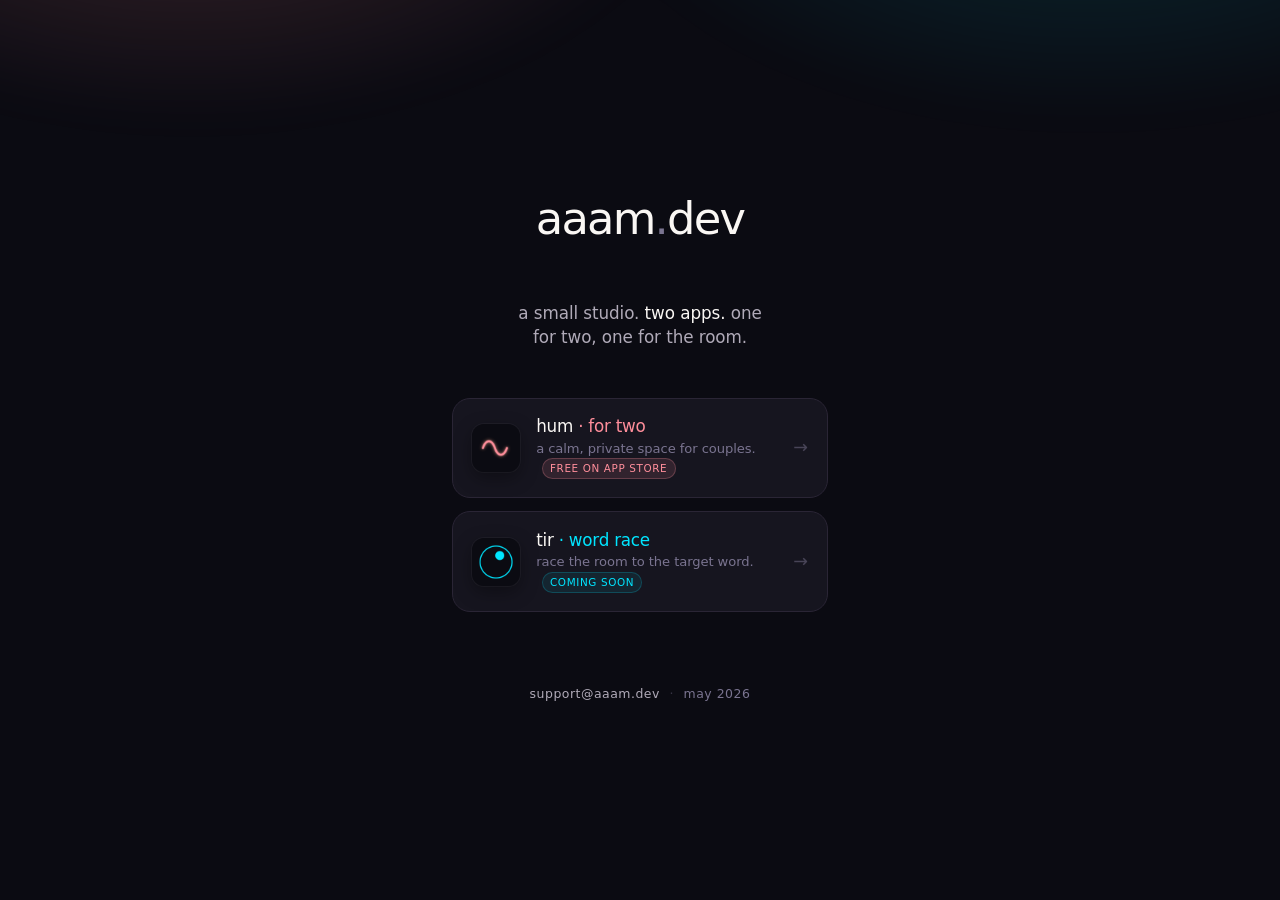
==== index.html @ d800ba00 "design: comprehensive glam pass across all marketing sites - Studio landing: add status badges (free" ====
<!DOCTYPE html>
<html lang="en">
  <head>
    <meta charset="utf-8" />
    <meta name="viewport" content="width=device-width, initial-scale=1, viewport-fit=cover" />
    <meta name="theme-color" content="#0B0B12" />
    <meta name="color-scheme" content="dark" />
    <title>aaam.dev — small, private apps</title>
    <meta name="description" content="aaam.dev is a small studio making two apps: hum, a calm space for couples, and tir, a word race for the room." />

    <!-- Open Graph -->
    <meta property="og:type" content="website" />
    <meta property="og:site_name" content="aaam.dev" />
    <meta property="og:title" content="aaam.dev — small, private apps" />
    <meta property="og:description" content="two apps. one studio. hum, for two. tir, for the room." />
    <meta property="og:url" content="https://aaam.dev/" />
    <meta property="og:image" content="https://aaam.dev/hum/images/og-cover.png" />
    <meta property="og:image:width" content="1200" />
    <meta property="og:image:height" content="630" />

    <meta name="twitter:card" content="summary_large_image" />
    <meta name="twitter:title" content="aaam.dev — small, private apps" />
    <meta name="twitter:description" content="two apps. one studio." />
    <meta name="twitter:image" content="https://aaam.dev/hum/images/og-cover.png" />

    <link rel="canonical" href="https://aaam.dev/" />
    <link rel="icon" type="image/png" sizes="32x32" href="/hum/images/favicon-32.png" />
    <link rel="apple-touch-icon" href="/hum/images/icon-180.png" />

    <style>
      :root {
        --bg: #0b0b12;
        --surface: #13131c;
        --card: #16151f;
        --card-hover: #1a1924;
        --border: #2a2535;
        --border-soft: rgba(42, 37, 53, 0.55);

        --text: #faf7f4;
        --muted: #b0aab8;
        --dim: #7a7490;

        --hum: #ff8e9b;
        --hum-warm: #ffb392;
        --tir: #00e5ff;

        --radius-sm: 12px;
        --radius-md: 18px;
        --radius-lg: 24px;
      }

      * { margin: 0; padding: 0; box-sizing: border-box; }

      html {
        font-size: 16px;
        -webkit-text-size-adjust: 100%;
      }

      body {
        font-family:
          -apple-system, BlinkMacSystemFont, 'SF Pro Text', 'Segoe UI',
          Roboto, 'Helvetica Neue', system-ui, sans-serif;
        font-feature-settings: 'ss01', 'cv11', 'tnum';
        font-weight: 300;
        line-height: 1.55;
        letter-spacing: -0.005em;
        background: var(--bg);
        color: var(--text);
        min-height: 100dvh;
        display: flex;
        flex-direction: column;
        overflow-x: hidden;
        -webkit-font-smoothing: antialiased;
        -moz-osx-font-smoothing: grayscale;
        text-rendering: optimizeLegibility;
      }

      /* Ambient two-color halo: warm pink (hum) upper-left, cyan (tir) upper-right.
         Static gradient — no animation. Telegraphs "this studio makes both these apps." */
      .halo {
        position: fixed;
        inset: -20% -20% auto -20%;
        height: 95vh;
        pointer-events: none;
        z-index: 0;
        background:
          radial-gradient(45% 55% at 25% 0%, rgba(255, 142, 155, 0.22) 0%, transparent 65%),
          radial-gradient(45% 55% at 75% 0%, rgba(0, 229, 255, 0.16)  0%, transparent 65%);
        filter: blur(18px);
      }

      main {
        position: relative;
        z-index: 1;
        flex: 1;
        display: flex;
        flex-direction: column;
        align-items: center;
        justify-content: center;
        gap: clamp(2rem, 5vw, 3rem);
        padding: clamp(2.5rem, 8vw, 5rem) clamp(1.25rem, 5vw, 2rem);
        width: 100%;
        max-width: 440px;
        margin: 0 auto;
        text-align: center;
      }

      .brand-wordmark {
        font-size: clamp(2.2rem, 1.8rem + 2vw, 2.8rem);
        font-weight: 200;
        letter-spacing: -0.04em;
        line-height: 1;
        color: var(--text);
        text-wrap: balance;
      }

      .brand-wordmark .dot {
        color: var(--dim);
        font-weight: 200;
      }

      .tagline {
        margin-top: 0.7rem;
        font-size: clamp(0.95rem, 0.9rem + 0.3vw, 1.05rem);
        font-weight: 300;
        color: var(--muted);
        line-height: 1.45;
        max-width: 28ch;
        margin-inline: auto;
        text-wrap: balance;
      }

      .tagline em {
        font-style: normal;
        color: var(--text);
      }

      .apps {
        display: flex;
        flex-direction: column;
        gap: 0.85rem;
        width: 100%;
      }

      .app-card {
        position: relative;
        display: flex;
        align-items: center;
        gap: 1rem;
        padding: 1.1rem 1.2rem;
        min-height: 76px;
        background: var(--card);
        border: 1px solid var(--border);
        border-radius: var(--radius-md);
        text-decoration: none;
        color: var(--text);
        transition: border-color 0.2s ease, transform 0.15s ease, background 0.2s ease;
        text-align: left;
        overflow: hidden;
        isolation: isolate;
      }

      /* Soft per-app accent glow that fades in on hover; not visible at rest. */
      .app-card::before {
        content: '';
        position: absolute;
        inset: 0;
        border-radius: inherit;
        background: radial-gradient(
          120% 80% at 0% 50%,
          var(--accent-glow, transparent) 0%,
          transparent 60%
        );
        opacity: 0;
        transition: opacity 0.2s ease;
        z-index: -1;
        pointer-events: none;
      }

      .app-card:hover::before,
      .app-card:focus-visible::before {
        opacity: 1;
      }

      .app-card:hover,
      .app-card:focus-visible {
        border-color: var(--accent, var(--hum));
        background: var(--card-hover);
        transform: translateY(-1px);
      }

      .app-card:focus-visible {
        outline: 2px solid var(--accent, var(--hum));
        outline-offset: 3px;
      }

      .app-card--hum { --accent: var(--hum); --accent-glow: rgba(255, 142, 155, 0.10); }
      .app-card--tir { --accent: var(--tir); --accent-glow: rgba(0, 229, 255, 0.08); }

      .app-icon {
        width: 48px;
        height: 48px;
        border-radius: 12px;
        flex-shrink: 0;
        display: block;
        object-fit: cover;
        box-shadow:
          0 0 0 1px rgba(255, 255, 255, 0.04),
          0 6px 18px rgba(0, 0, 0, 0.35);
      }

      .app-info {
        flex: 1;
        min-width: 0;
      }

      .app-name {
        font-size: 1.05rem;
        font-weight: 400;
        letter-spacing: -0.015em;
        line-height: 1.2;
        color: var(--text);
      }

      .app-name .accent {
        color: var(--accent, var(--hum));
        font-weight: 300;
      }

      .app-desc {
        font-size: 0.82rem;
        font-weight: 300;
        color: var(--dim);
        margin-top: 0.2rem;
        line-height: 1.4;
        text-wrap: pretty;
      }

      .app-chevron {
        flex-shrink: 0;
        color: var(--dim);
        font-size: 1.1rem;
        line-height: 1;
        opacity: 0.5;
        transition: transform 0.2s ease, color 0.2s ease, opacity 0.2s ease;
      }

      .app-card:hover .app-chevron,
      .app-card:focus-visible .app-chevron {
        transform: translateX(2px);
        color: var(--accent, var(--hum));
        opacity: 1;
      }

      .meta-line {
        margin-top: 1.5rem;
        display: flex;
        align-items: center;
        justify-content: center;
        gap: 0.6rem;
        font-size: 0.78rem;
        color: var(--dim);
        letter-spacing: 0.04em;
      }

      .meta-line .sep {
        opacity: 0.4;
      }

      .meta-line a {
        color: var(--muted);
        text-decoration: none;
        transition: color 0.15s ease;
      }

      .meta-line a:hover,
      .meta-line a:focus-visible {
        color: var(--text);
      }

      .meta-line a:focus-visible {
        outline: 2px solid var(--muted);
        outline-offset: 3px;
        border-radius: 2px;
      }

      .badge {
        display: inline-block;
        margin-left: 0.35rem;
        padding: 0.15rem 0.45rem;
        font-size: 0.65rem;
        font-weight: 500;
        letter-spacing: 0.06em;
        text-transform: uppercase;
        border-radius: 999px;
        vertical-align: middle;
      }

      .badge--live {
        background: rgba(255, 142, 155, 0.12);
        color: var(--hum);
        border: 1px solid rgba(255, 142, 155, 0.25);
      }

      .badge--soon {
        background: rgba(0, 229, 255, 0.08);
        color: var(--tir);
        border: 1px solid rgba(0, 229, 255, 0.2);
      }

      /* Entrance — one shot, staggered. No idle loops. */
      @media (prefers-reduced-motion: no-preference) {
        .brand-wordmark { animation: rise 0.7s cubic-bezier(.2,.7,.2,1) both; }
        .tagline        { animation: rise 0.7s cubic-bezier(.2,.7,.2,1) 0.08s both; }
        .app-card:nth-child(1) { animation: rise 0.7s cubic-bezier(.2,.7,.2,1) 0.18s both; }
        .app-card:nth-child(2) { animation: rise 0.7s cubic-bezier(.2,.7,.2,1) 0.26s both; }
        .meta-line     { animation: rise 0.7s cubic-bezier(.2,.7,.2,1) 0.40s both; }
      }

      @keyframes rise {
        from { opacity: 0; transform: translateY(6px); }
        to   { opacity: 1; transform: translateY(0); }
      }

      @media (prefers-reduced-motion: reduce) {
        *, *::before, *::after {
          animation-duration: 0.01ms !important;
          animation-iteration-count: 1 !important;
          transition-duration: 0.01ms !important;
        }
      }
    </style>
  </head>
  <body>
    <div class="halo" aria-hidden="true"></div>

    <main>
      <h1 class="brand-wordmark">aaam<span class="dot">.</span>dev</h1>
      <p class="tagline">a small studio. <em>two apps.</em> one for two, one for the room.</p>

      <nav class="apps" aria-label="our apps">
        <a href="/hum/" class="app-card app-card--hum">
          <img class="app-icon" src="/hum/images/icon-1024.png" alt="" width="48" height="48" loading="eager" decoding="async" />
          <div class="app-info">
            <div class="app-name">hum <span class="accent">· for two</span></div>
            <div class="app-desc">a calm, private space for couples. <span class="badge badge--live">free on App Store</span></div>
          </div>
          <span class="app-chevron" aria-hidden="true">→</span>
        </a>
        <a href="/tir/" class="app-card app-card--tir">
          <img class="app-icon" src="/tir/images/icon-1024.png" alt="" width="48" height="48" loading="eager" decoding="async" />
          <div class="app-info">
            <div class="app-name">tir <span class="accent">· word race</span></div>
            <div class="app-desc">race the room to the target word. <span class="badge badge--soon">coming soon</span></div>
          </div>
          <span class="app-chevron" aria-hidden="true">→</span>
        </a>
      </nav>

      <p class="meta-line">
        <a href="mailto:support@aaam.dev">support@aaam.dev</a>
        <span class="sep" aria-hidden="true">·</span>
        <span>may 2026</span>
      </p>
    </main>
  </body>
</html>
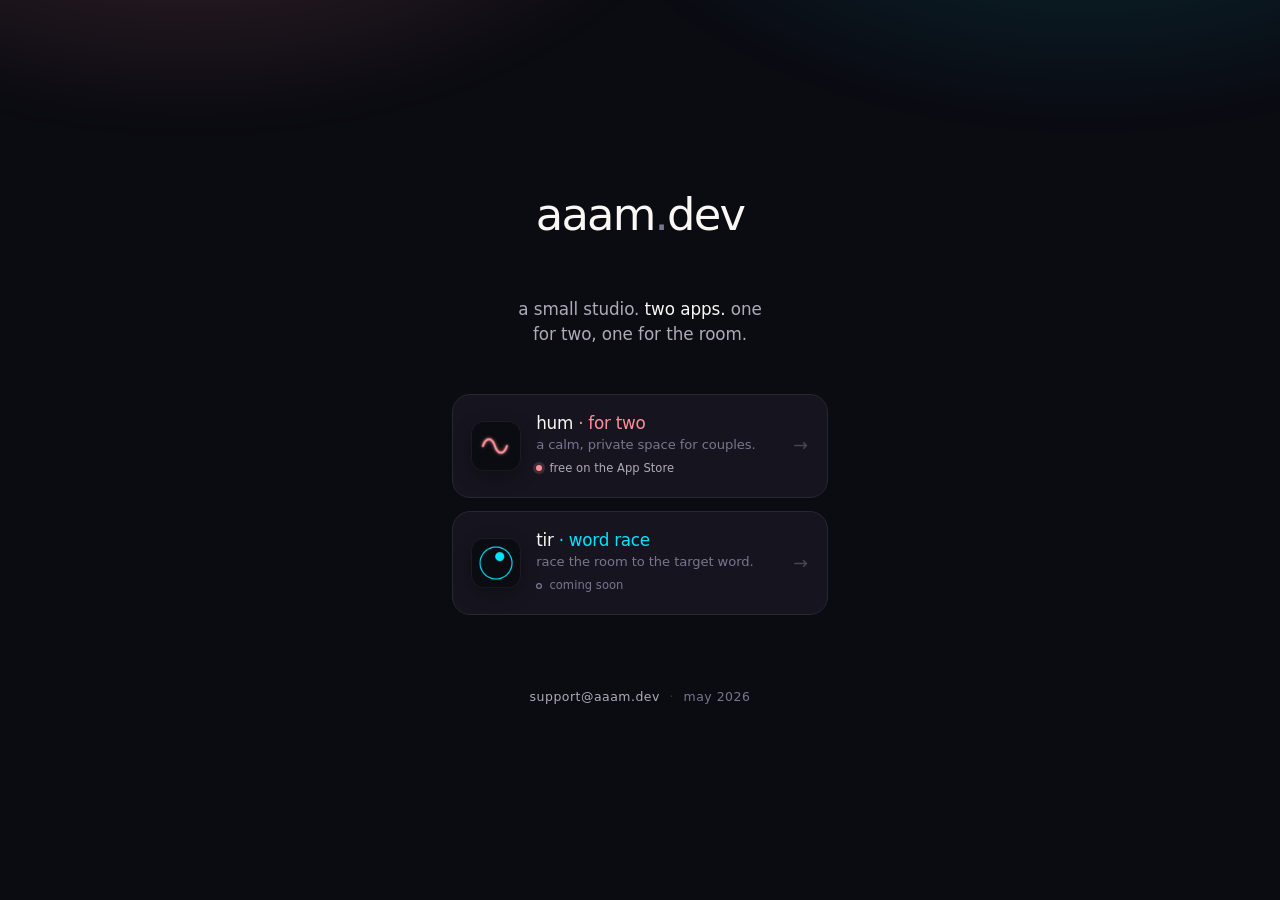
==== commit 73a31381: "design: replace status pills with quiet meta-line dots The colored chip-pills on the studio landing " ====
--- a/index.html
+++ b/index.html
@@ -284,28 +284,37 @@
         border-radius: 2px;
       }
 
-      .badge {
-        display: inline-block;
-        margin-left: 0.35rem;
-        padding: 0.15rem 0.45rem;
-        font-size: 0.65rem;
-        font-weight: 500;
-        letter-spacing: 0.06em;
-        text-transform: uppercase;
-        border-radius: 999px;
-        vertical-align: middle;
-      }
-
-      .badge--live {
-        background: rgba(255, 142, 155, 0.12);
-        color: var(--hum);
-        border: 1px solid rgba(255, 142, 155, 0.25);
-      }
-
-      .badge--soon {
-        background: rgba(0, 229, 255, 0.08);
-        color: var(--tir);
-        border: 1px solid rgba(0, 229, 255, 0.2);
+      .app-status {
+        display: inline-flex;
+        align-items: center;
+        gap: 0.45rem;
+        margin-top: 0.4rem;
+        font-size: 0.72rem;
+        font-weight: 300;
+        color: var(--muted);
+        letter-spacing: 0.005em;
+        line-height: 1;
+      }
+
+      .app-status-dot {
+        flex-shrink: 0;
+        width: 6px;
+        height: 6px;
+        border-radius: 50%;
+        background: var(--accent, var(--hum));
+      }
+
+      .app-status--live .app-status-dot {
+        box-shadow: 0 0 0 3px color-mix(in srgb, var(--accent, var(--hum)) 18%, transparent);
+      }
+
+      .app-status--soon {
+        color: var(--dim);
+      }
+
+      .app-status--soon .app-status-dot {
+        background: transparent;
+        box-shadow: inset 0 0 0 1.25px var(--dim);
       }
 
       /* Entrance — one shot, staggered. No idle loops. */
@@ -343,7 +352,8 @@
           <img class="app-icon" src="/hum/images/icon-1024.png" alt="" width="48" height="48" loading="eager" decoding="async" />
           <div class="app-info">
             <div class="app-name">hum <span class="accent">· for two</span></div>
-            <div class="app-desc">a calm, private space for couples. <span class="badge badge--live">free on App Store</span></div>
+            <div class="app-desc">a calm, private space for couples.</div>
+            <div class="app-status app-status--live"><span class="app-status-dot" aria-hidden="true"></span>free on the App Store</div>
           </div>
           <span class="app-chevron" aria-hidden="true">→</span>
         </a>
@@ -351,7 +361,8 @@
           <img class="app-icon" src="/tir/images/icon-1024.png" alt="" width="48" height="48" loading="eager" decoding="async" />
           <div class="app-info">
             <div class="app-name">tir <span class="accent">· word race</span></div>
-            <div class="app-desc">race the room to the target word. <span class="badge badge--soon">coming soon</span></div>
+            <div class="app-desc">race the room to the target word.</div>
+            <div class="app-status app-status--soon"><span class="app-status-dot" aria-hidden="true"></span>coming soon</div>
           </div>
           <span class="app-chevron" aria-hidden="true">→</span>
         </a>
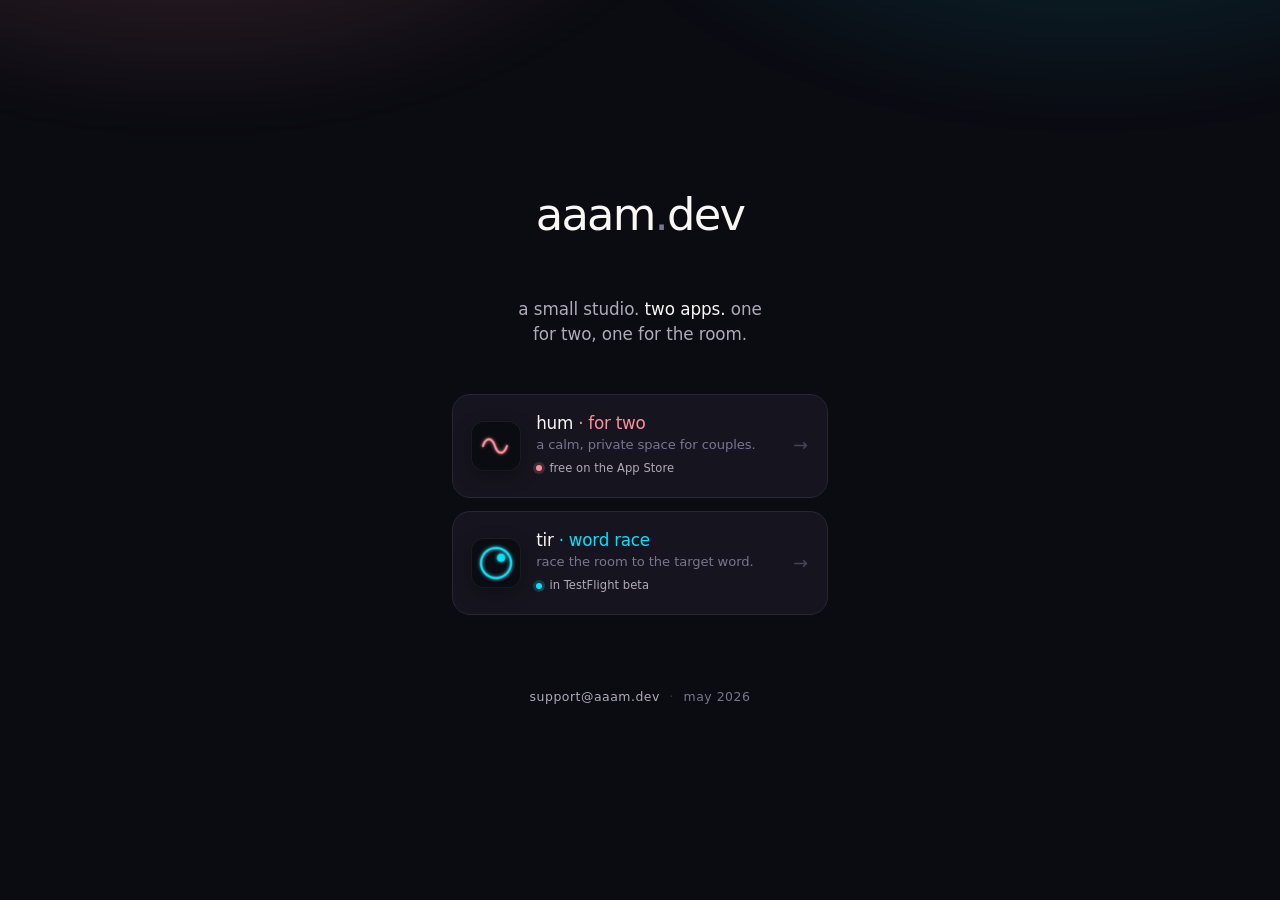
==== commit 985ad172: "tir: TestFlight beta — status flip, CTA, fresh screenshots + OG - studio index: tir tile flips from " ====
--- a/index.html
+++ b/index.html
@@ -294,6 +294,7 @@
         color: var(--muted);
         letter-spacing: 0.005em;
         line-height: 1;
+        white-space: nowrap;
       }
 
       .app-status-dot {
@@ -329,6 +330,22 @@
       @keyframes rise {
         from { opacity: 0; transform: translateY(6px); }
         to   { opacity: 1; transform: translateY(0); }
+      }
+
+      /* Mobile polish — tighter card padding + main inset. */
+      @media (max-width: 480px) {
+        main {
+          padding: 2rem 1.1rem;
+          gap: 1.6rem;
+        }
+        .app-card {
+          padding: 0.95rem 1rem;
+          gap: 0.85rem;
+        }
+        .app-icon {
+          width: 44px;
+          height: 44px;
+        }
       }
 
       @media (prefers-reduced-motion: reduce) {
@@ -362,7 +379,7 @@
           <div class="app-info">
             <div class="app-name">tir <span class="accent">· word race</span></div>
             <div class="app-desc">race the room to the target word.</div>
-            <div class="app-status app-status--soon"><span class="app-status-dot" aria-hidden="true"></span>coming soon</div>
+            <div class="app-status app-status--live"><span class="app-status-dot" aria-hidden="true"></span>in TestFlight beta</div>
           </div>
           <span class="app-chevron" aria-hidden="true">→</span>
         </a>
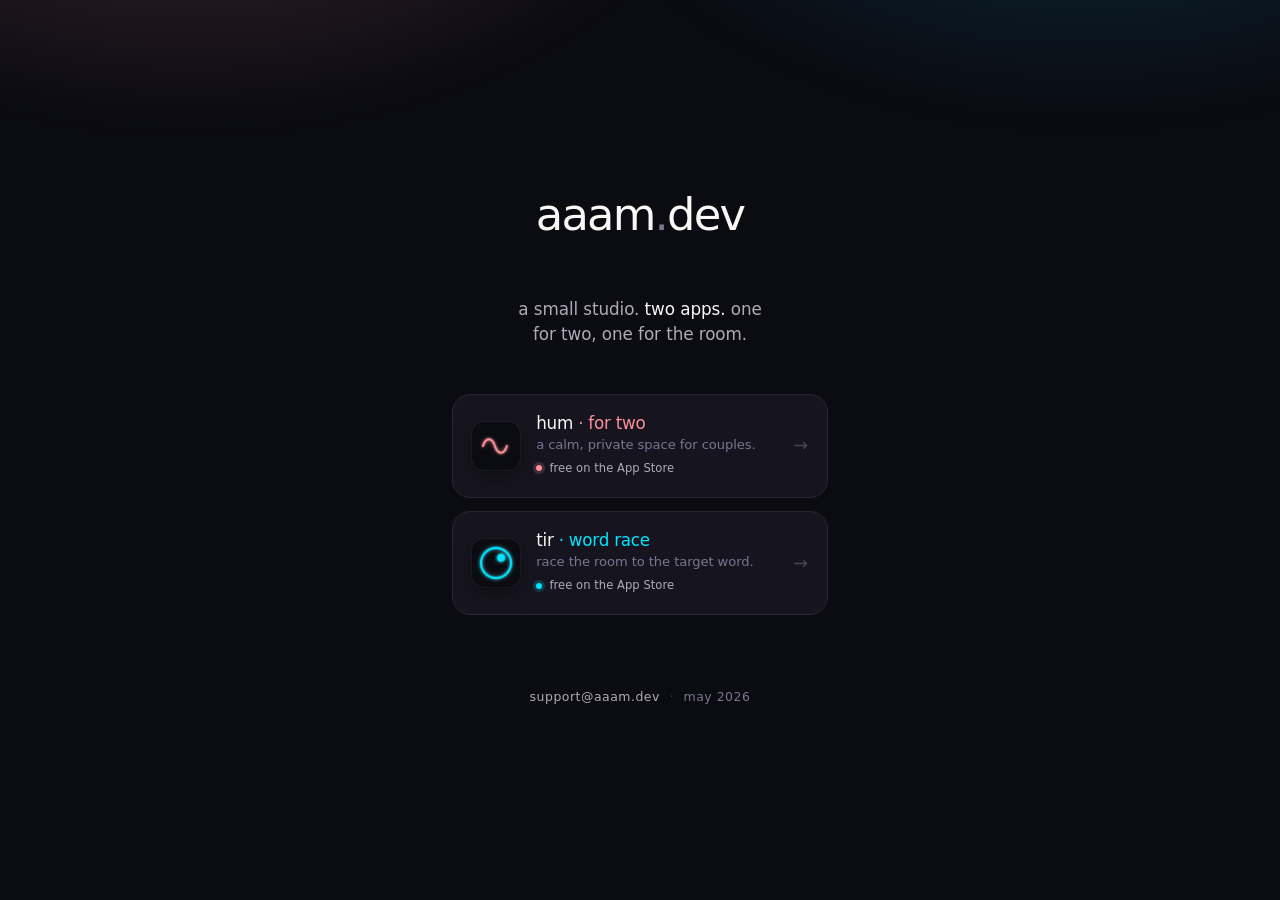
==== commit 49332933: "feat(tir): swap TestFlight beta CTAs for live App Store link tir shipped: https://apps.apple.com/us/" ====
--- a/index.html
+++ b/index.html
@@ -379,7 +379,7 @@
           <div class="app-info">
             <div class="app-name">tir <span class="accent">· word race</span></div>
             <div class="app-desc">race the room to the target word.</div>
-            <div class="app-status app-status--live"><span class="app-status-dot" aria-hidden="true"></span>in TestFlight beta</div>
+            <div class="app-status app-status--live"><span class="app-status-dot" aria-hidden="true"></span>free on the App Store</div>
           </div>
           <span class="app-chevron" aria-hidden="true">→</span>
         </a>
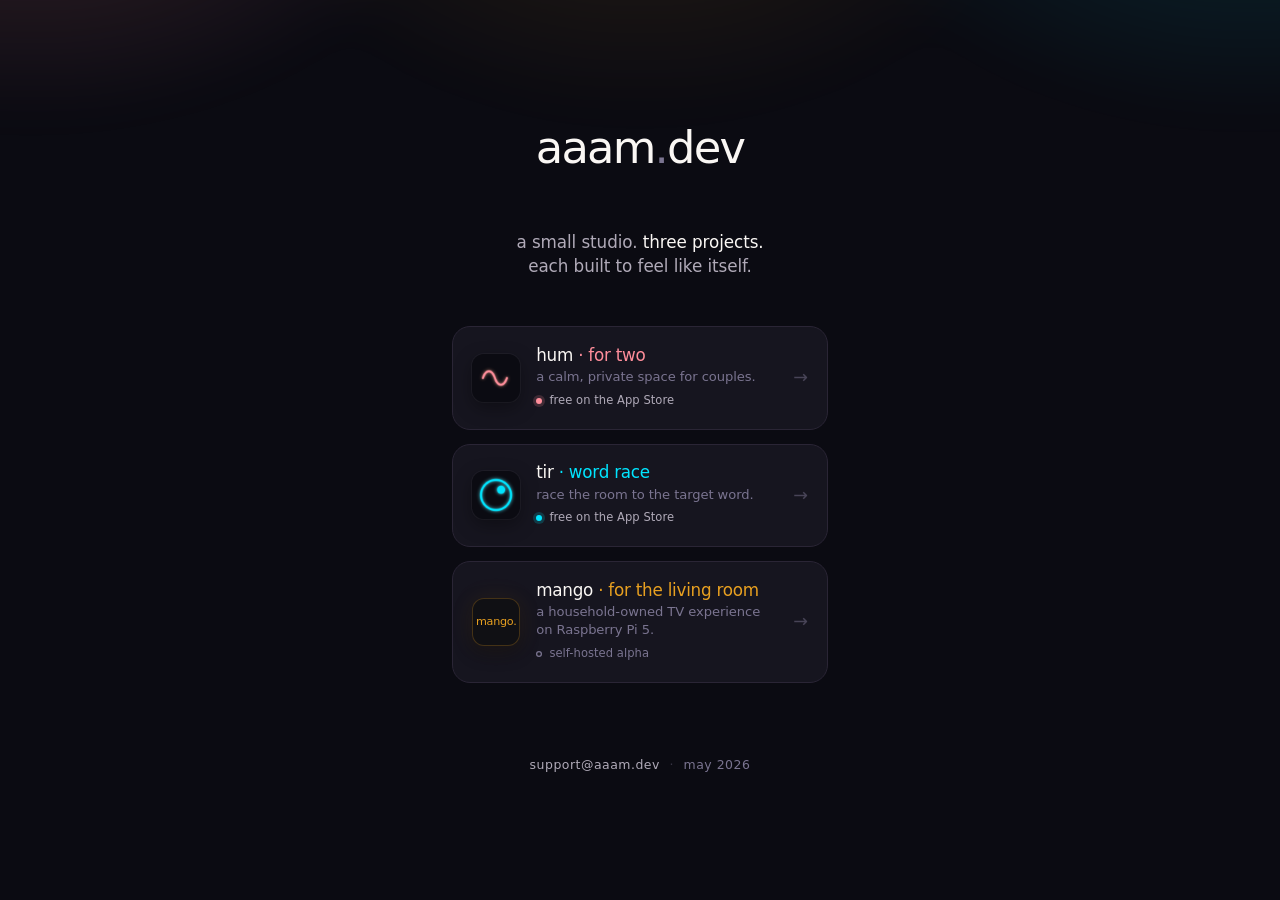
==== commit b480c3bc: "feat(mango): add product page to studio site Launch Mango in the aaam.dev project library with real " ====
--- a/index.html
+++ b/index.html
@@ -5,27 +5,107 @@
     <meta name="viewport" content="width=device-width, initial-scale=1, viewport-fit=cover" />
     <meta name="theme-color" content="#0B0B12" />
     <meta name="color-scheme" content="dark" />
-    <title>aaam.dev — small, private apps</title>
-    <meta name="description" content="aaam.dev is a small studio making two apps: hum, a calm space for couples, and tir, a word race for the room." />
+    <title>aaam.dev — small, considered software</title>
+    <meta name="description" content="aaam.dev is a small studio making hum, a calm space for couples; tir, a word race for the room; and mango, a household-owned TV experience." />
 
     <!-- Open Graph -->
     <meta property="og:type" content="website" />
     <meta property="og:site_name" content="aaam.dev" />
-    <meta property="og:title" content="aaam.dev — small, private apps" />
-    <meta property="og:description" content="two apps. one studio. hum, for two. tir, for the room." />
+    <meta property="og:title" content="aaam.dev — small, considered software" />
+    <meta property="og:description" content="three projects. one studio. hum, tir, and mango." />
     <meta property="og:url" content="https://aaam.dev/" />
     <meta property="og:image" content="https://aaam.dev/hum/images/og-cover.png" />
     <meta property="og:image:width" content="1200" />
     <meta property="og:image:height" content="630" />
 
     <meta name="twitter:card" content="summary_large_image" />
-    <meta name="twitter:title" content="aaam.dev — small, private apps" />
-    <meta name="twitter:description" content="two apps. one studio." />
+    <meta name="twitter:title" content="aaam.dev — small, considered software" />
+    <meta name="twitter:description" content="three projects. one studio." />
     <meta name="twitter:image" content="https://aaam.dev/hum/images/og-cover.png" />
 
     <link rel="canonical" href="https://aaam.dev/" />
     <link rel="icon" type="image/png" sizes="32x32" href="/hum/images/favicon-32.png" />
     <link rel="apple-touch-icon" href="/hum/images/icon-180.png" />
+
+    <!-- Structured data: studio Organization + WebSite + the three projects as an
+         ItemList. Entities are linked by @id so search + AI engines resolve
+         "aaam.dev makes hum, tir, and mango" as one knowledge graph. -->
+    <script type="application/ld+json">
+    {
+      "@context": "https://schema.org",
+      "@graph": [
+        {
+          "@type": "Organization",
+          "@id": "https://aaam.dev/#org",
+          "name": "aaam.dev",
+          "url": "https://aaam.dev/",
+          "email": "support@aaam.dev",
+          "description": "A small independent studio making quiet, considered software.",
+          "foundingDate": "2026-05",
+          "logo": "https://aaam.dev/hum/images/icon-1024.png"
+        },
+        {
+          "@type": "WebSite",
+          "@id": "https://aaam.dev/#website",
+          "url": "https://aaam.dev/",
+          "name": "aaam.dev",
+          "description": "Three projects, one studio. hum, a calm space for couples. tir, a word race for the room. mango, a household-owned TV experience.",
+          "publisher": { "@id": "https://aaam.dev/#org" },
+          "inLanguage": "en"
+        },
+        {
+          "@type": "ItemList",
+          "@id": "https://aaam.dev/#apps",
+          "name": "Projects by aaam.dev",
+          "itemListOrder": "https://schema.org/ItemListUnordered",
+          "numberOfItems": 3,
+          "itemListElement": [
+            {
+              "@type": "ListItem",
+              "position": 1,
+              "item": {
+                "@type": ["VideoGame", "MobileApplication"],
+                "name": "tir",
+                "alternateName": "tir · word race",
+                "url": "https://aaam.dev/tir/",
+                "applicationCategory": "GameApplication",
+                "operatingSystem": "iOS, Android",
+                "publisher": { "@id": "https://aaam.dev/#org" },
+                "offers": { "@type": "Offer", "price": "0", "priceCurrency": "USD" }
+              }
+            },
+            {
+              "@type": "ListItem",
+              "position": 2,
+              "item": {
+                "@type": "MobileApplication",
+                "name": "hum",
+                "alternateName": "hum · for two",
+                "url": "https://aaam.dev/hum/",
+                "applicationCategory": "LifestyleApplication",
+                "operatingSystem": "iOS, Android",
+                "publisher": { "@id": "https://aaam.dev/#org" },
+                "offers": { "@type": "Offer", "price": "0", "priceCurrency": "USD" }
+              }
+            },
+            {
+              "@type": "ListItem",
+              "position": 3,
+              "item": {
+                "@type": "SoftwareApplication",
+                "name": "mango",
+                "alternateName": "mango · TV on your terms",
+                "url": "https://aaam.dev/mango/",
+                "applicationCategory": "MultimediaApplication",
+                "operatingSystem": "Raspberry Pi OS",
+                "publisher": { "@id": "https://aaam.dev/#org" }
+              }
+            }
+          ]
+        }
+      ]
+    }
+    </script>
 
     <style>
       :root {
@@ -43,6 +123,7 @@
         --hum: #ff8e9b;
         --hum-warm: #ffb392;
         --tir: #00e5ff;
+        --mango: #e8a020;
 
         --radius-sm: 12px;
         --radius-md: 18px;
@@ -75,8 +156,8 @@
         text-rendering: optimizeLegibility;
       }
 
-      /* Ambient two-color halo: warm pink (hum) upper-left, cyan (tir) upper-right.
-         Static gradient — no animation. Telegraphs "this studio makes both these apps." */
+      /* One restrained halo per project. Static: the shared canvas creates the
+         family; hue gives each project its own identity. */
       .halo {
         position: fixed;
         inset: -20% -20% auto -20%;
@@ -84,8 +165,9 @@
         pointer-events: none;
         z-index: 0;
         background:
-          radial-gradient(45% 55% at 25% 0%, rgba(255, 142, 155, 0.22) 0%, transparent 65%),
-          radial-gradient(45% 55% at 75% 0%, rgba(0, 229, 255, 0.16)  0%, transparent 65%);
+          radial-gradient(38% 55% at 16% 0%, rgba(255, 142, 155, 0.20) 0%, transparent 65%),
+          radial-gradient(34% 52% at 50% 0%, rgba(232, 160, 32, 0.14) 0%, transparent 68%),
+          radial-gradient(38% 55% at 84% 0%, rgba(0, 229, 255, 0.15) 0%, transparent 65%);
         filter: blur(18px);
       }
 
@@ -196,6 +278,7 @@
 
       .app-card--hum { --accent: var(--hum); --accent-glow: rgba(255, 142, 155, 0.10); }
       .app-card--tir { --accent: var(--tir); --accent-glow: rgba(0, 229, 255, 0.08); }
+      .app-card--mango { --accent: var(--mango); --accent-glow: rgba(232, 160, 32, 0.09); }
 
       .app-icon {
         width: 48px;
@@ -206,6 +289,24 @@
         object-fit: cover;
         box-shadow:
           0 0 0 1px rgba(255, 255, 255, 0.04),
+          0 6px 18px rgba(0, 0, 0, 0.35);
+      }
+
+      .app-wordmark {
+        width: 48px;
+        height: 48px;
+        border: 1px solid rgba(232, 160, 32, 0.24);
+        border-radius: 12px;
+        flex-shrink: 0;
+        display: grid;
+        place-items: center;
+        background: #101014;
+        color: var(--mango);
+        font-size: 0.7rem;
+        font-weight: 500;
+        letter-spacing: -0.025em;
+        box-shadow:
+          0 0 24px rgba(232, 160, 32, 0.09),
           0 6px 18px rgba(0, 0, 0, 0.35);
       }
 
@@ -324,7 +425,8 @@
         .tagline        { animation: rise 0.7s cubic-bezier(.2,.7,.2,1) 0.08s both; }
         .app-card:nth-child(1) { animation: rise 0.7s cubic-bezier(.2,.7,.2,1) 0.18s both; }
         .app-card:nth-child(2) { animation: rise 0.7s cubic-bezier(.2,.7,.2,1) 0.26s both; }
-        .meta-line     { animation: rise 0.7s cubic-bezier(.2,.7,.2,1) 0.40s both; }
+        .app-card:nth-child(3) { animation: rise 0.7s cubic-bezier(.2,.7,.2,1) 0.34s both; }
+        .meta-line     { animation: rise 0.7s cubic-bezier(.2,.7,.2,1) 0.46s both; }
       }
 
       @keyframes rise {
@@ -346,6 +448,11 @@
           width: 44px;
           height: 44px;
         }
+        .app-wordmark {
+          width: 44px;
+          height: 44px;
+          font-size: 0.66rem;
+        }
       }
 
       @media (prefers-reduced-motion: reduce) {
@@ -362,9 +469,9 @@
 
     <main>
       <h1 class="brand-wordmark">aaam<span class="dot">.</span>dev</h1>
-      <p class="tagline">a small studio. <em>two apps.</em> one for two, one for the room.</p>
-
-      <nav class="apps" aria-label="our apps">
+      <p class="tagline">a small studio. <em>three projects.</em> each built to feel like itself.</p>
+
+      <nav class="apps" aria-label="our projects">
         <a href="/hum/" class="app-card app-card--hum">
           <img class="app-icon" src="/hum/images/icon-1024.png" alt="" width="48" height="48" loading="eager" decoding="async" />
           <div class="app-info">
@@ -383,6 +490,15 @@
           </div>
           <span class="app-chevron" aria-hidden="true">→</span>
         </a>
+        <a href="/mango/" class="app-card app-card--mango">
+          <span class="app-wordmark" aria-hidden="true">mango.</span>
+          <div class="app-info">
+            <div class="app-name">mango <span class="accent">· for the living room</span></div>
+            <div class="app-desc">a household-owned TV experience on Raspberry Pi 5.</div>
+            <div class="app-status app-status--soon"><span class="app-status-dot" aria-hidden="true"></span>self-hosted alpha</div>
+          </div>
+          <span class="app-chevron" aria-hidden="true">→</span>
+        </a>
       </nav>
 
       <p class="meta-line">
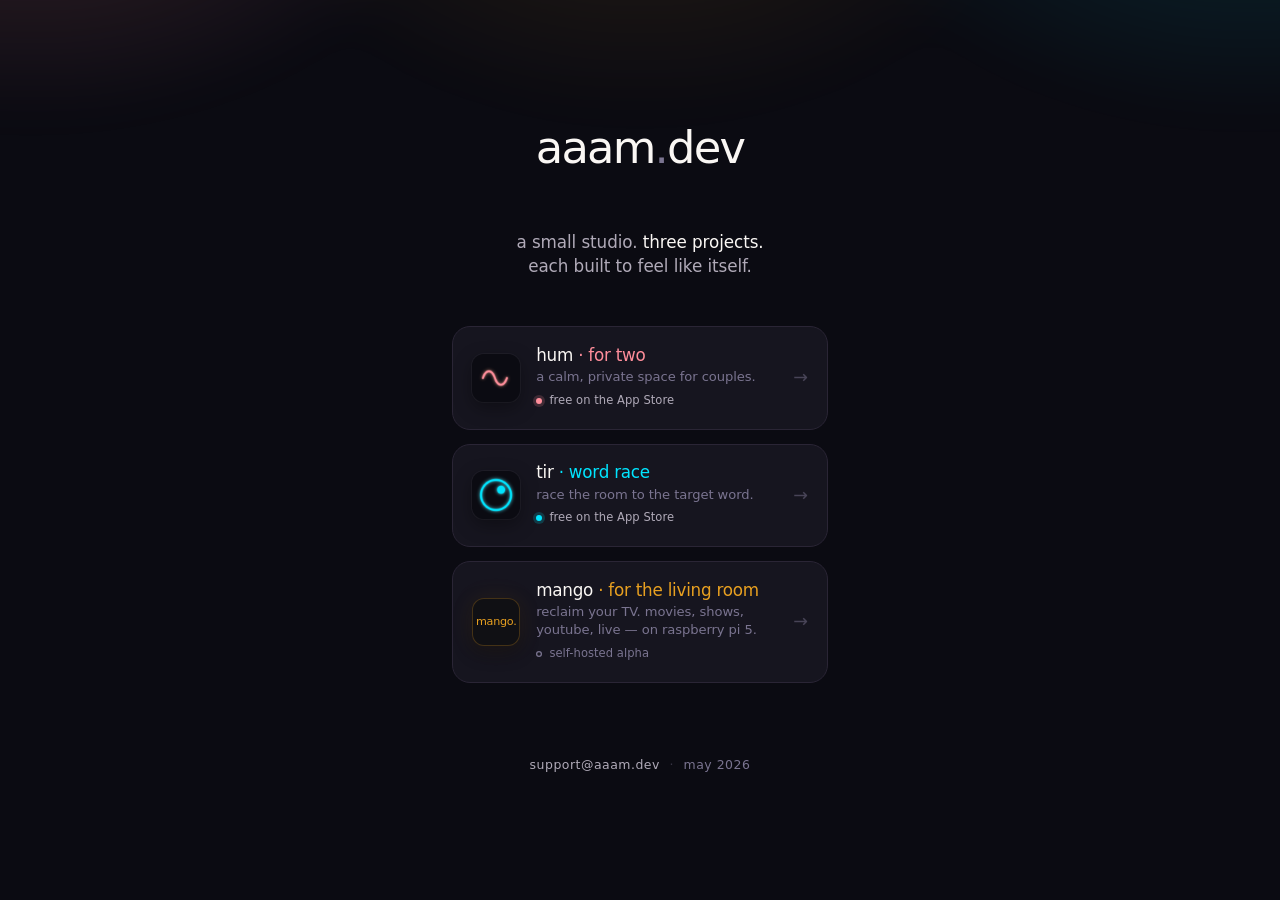
==== commit 4a94ada6: "Put the posted mango carousel on the product page. Replace the sanitized cards and leftover spec phr" ====
--- a/index.html
+++ b/index.html
@@ -6,7 +6,7 @@
     <meta name="theme-color" content="#0B0B12" />
     <meta name="color-scheme" content="dark" />
     <title>aaam.dev — small, considered software</title>
-    <meta name="description" content="aaam.dev is a small studio making hum, a calm space for couples; tir, a word race for the room; and mango, a household-owned TV experience." />
+    <meta name="description" content="aaam.dev is a small studio making hum, a calm space for couples; tir, a word race for the room; and mango, one living-room surface you own." />
 
     <!-- Open Graph -->
     <meta property="og:type" content="website" />
@@ -49,7 +49,7 @@
           "@id": "https://aaam.dev/#website",
           "url": "https://aaam.dev/",
           "name": "aaam.dev",
-          "description": "Three projects, one studio. hum, a calm space for couples. tir, a word race for the room. mango, a household-owned TV experience.",
+          "description": "Three projects, one studio. hum, a calm space for couples. tir, a word race for the room. mango, one living-room surface you own.",
           "publisher": { "@id": "https://aaam.dev/#org" },
           "inLanguage": "en"
         },
@@ -494,7 +494,7 @@
           <span class="app-wordmark" aria-hidden="true">mango.</span>
           <div class="app-info">
             <div class="app-name">mango <span class="accent">· for the living room</span></div>
-            <div class="app-desc">a household-owned TV experience on Raspberry Pi 5.</div>
+            <div class="app-desc">reclaim your TV. movies, shows, youtube, live — on raspberry pi 5.</div>
             <div class="app-status app-status--soon"><span class="app-status-dot" aria-hidden="true"></span>self-hosted alpha</div>
           </div>
           <span class="app-chevron" aria-hidden="true">→</span>
